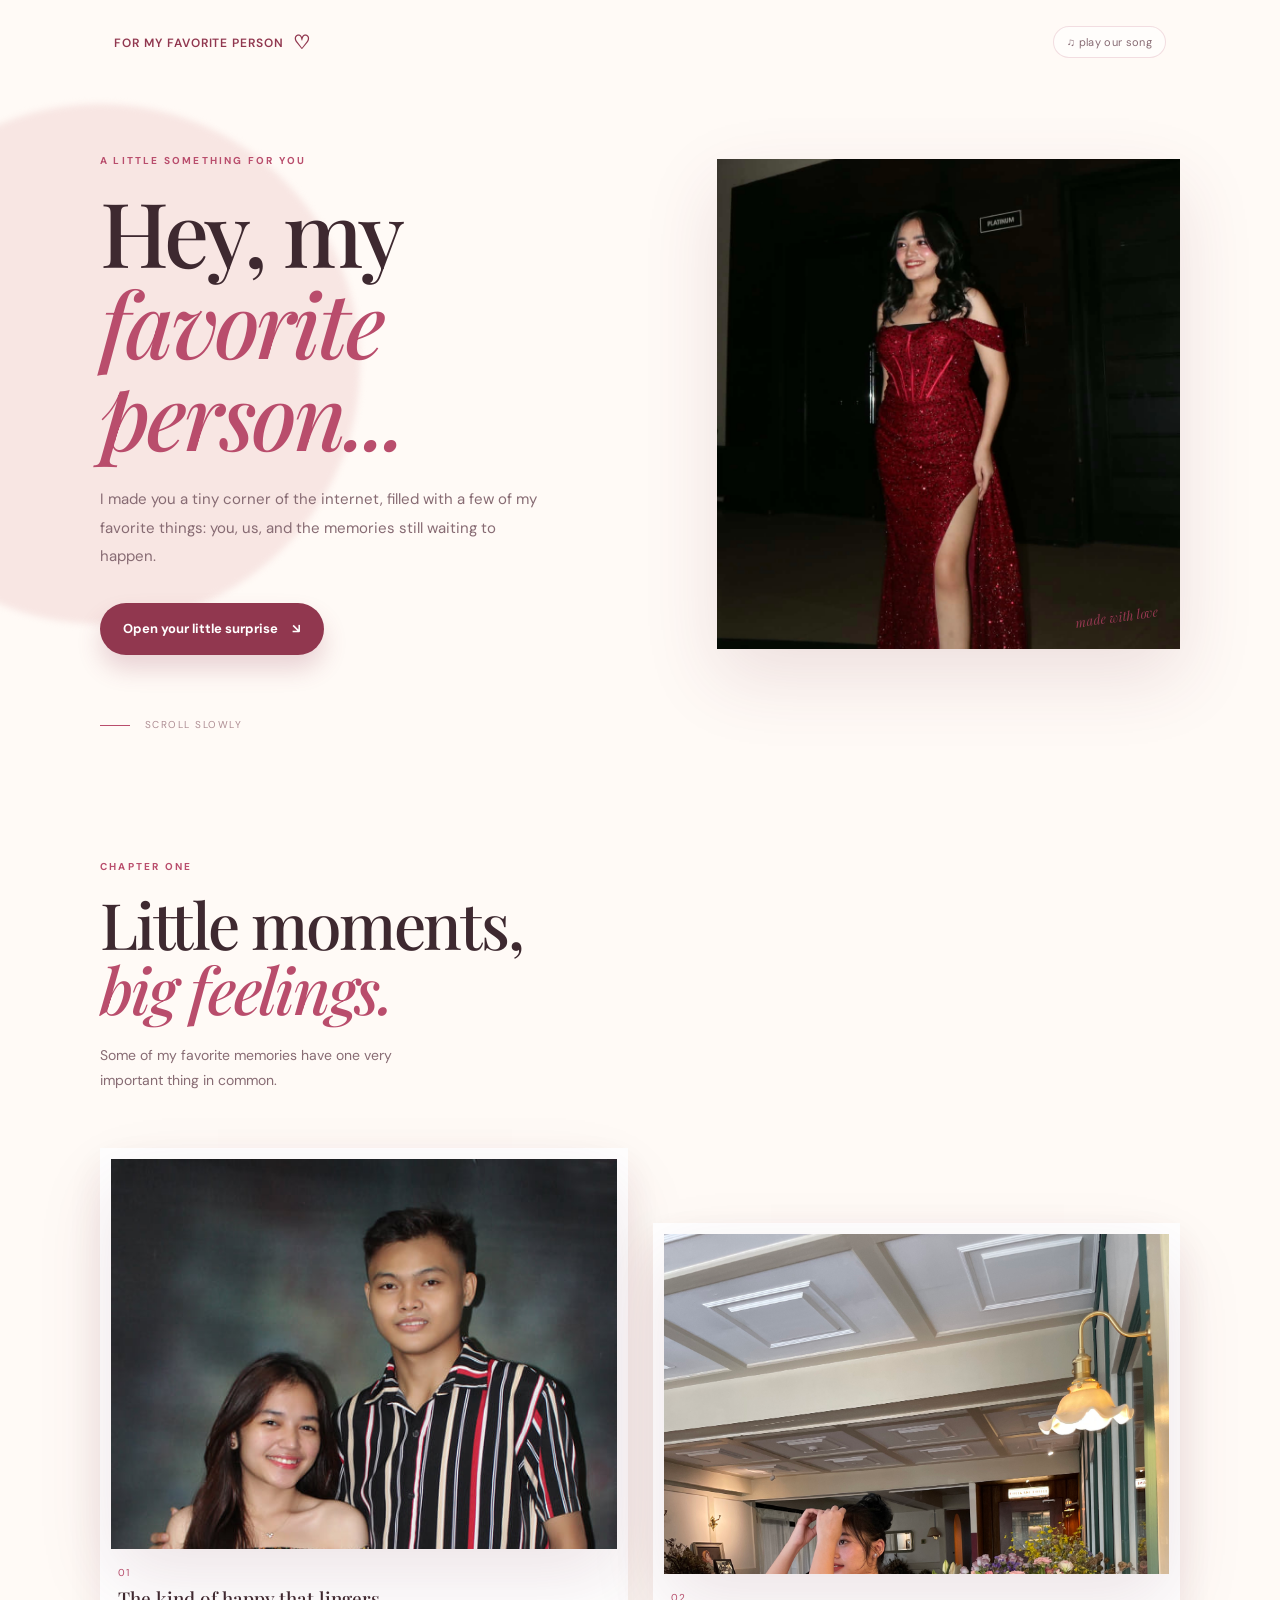
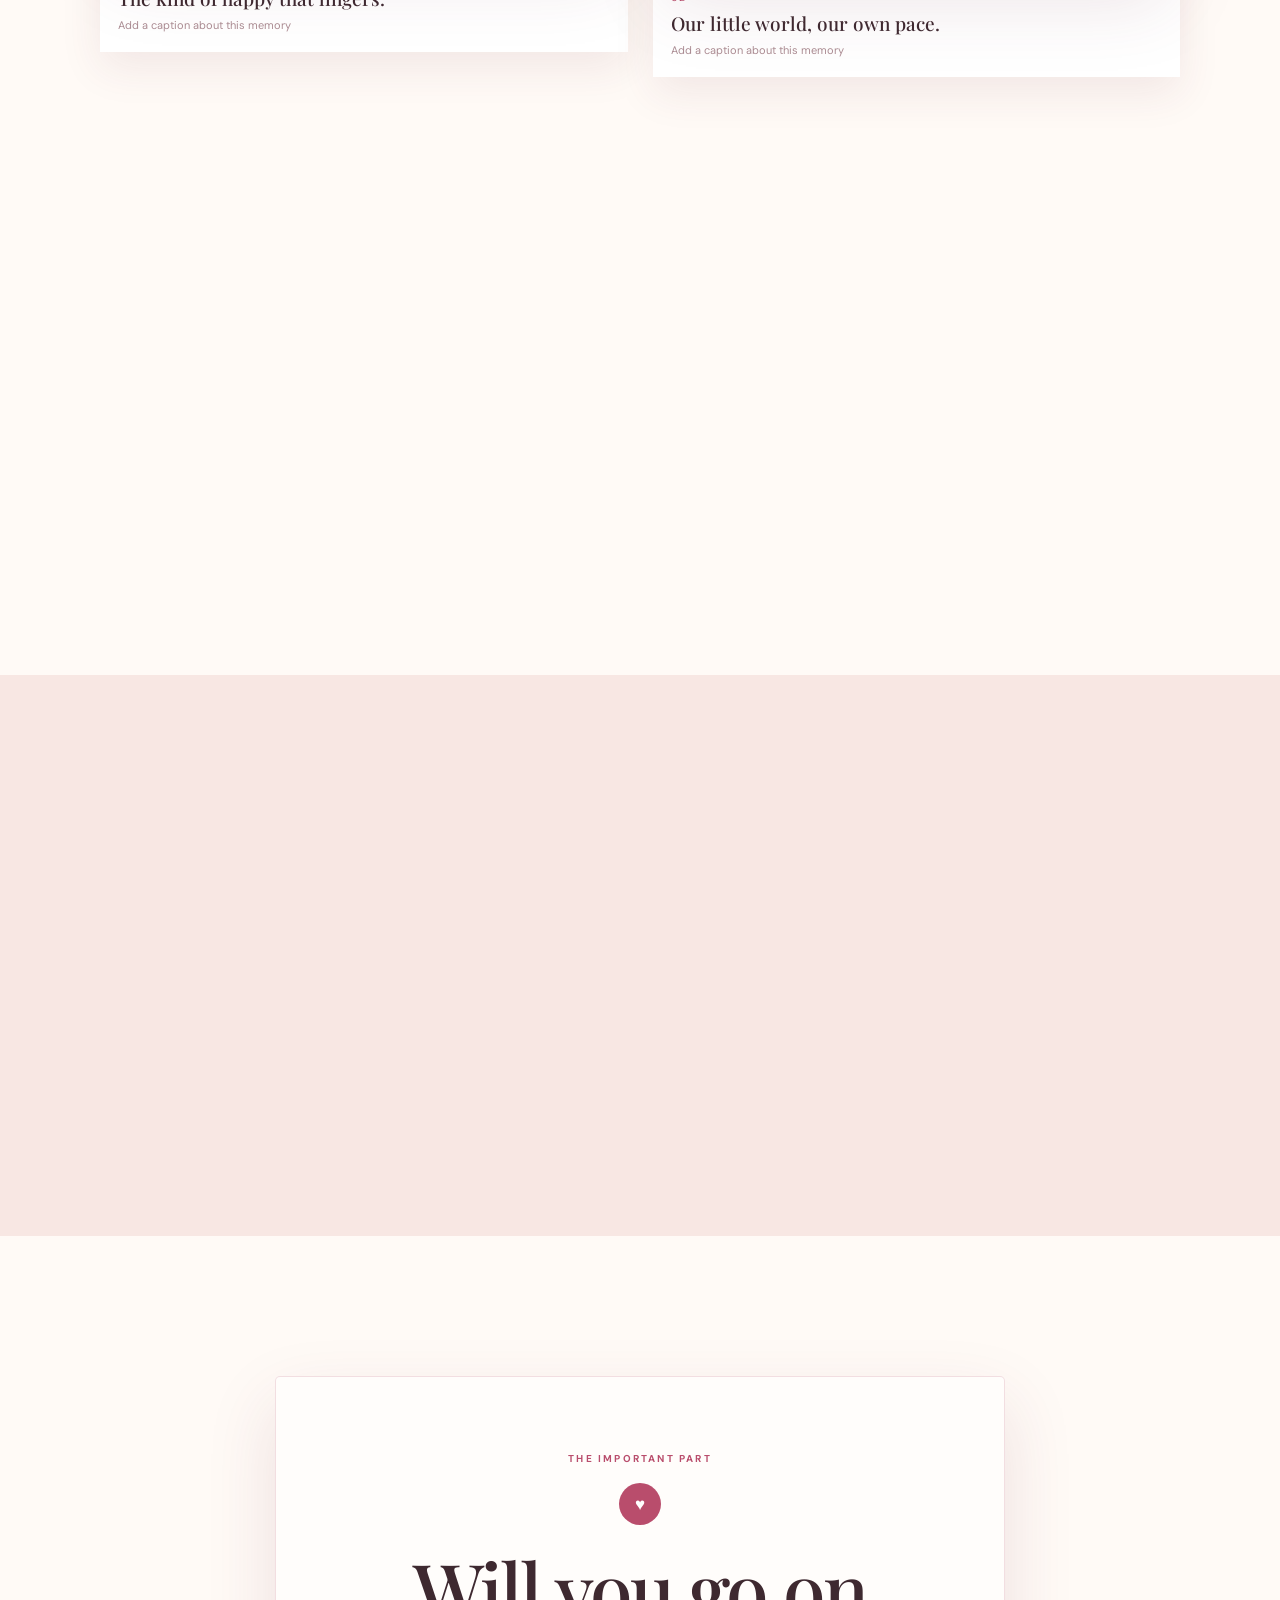
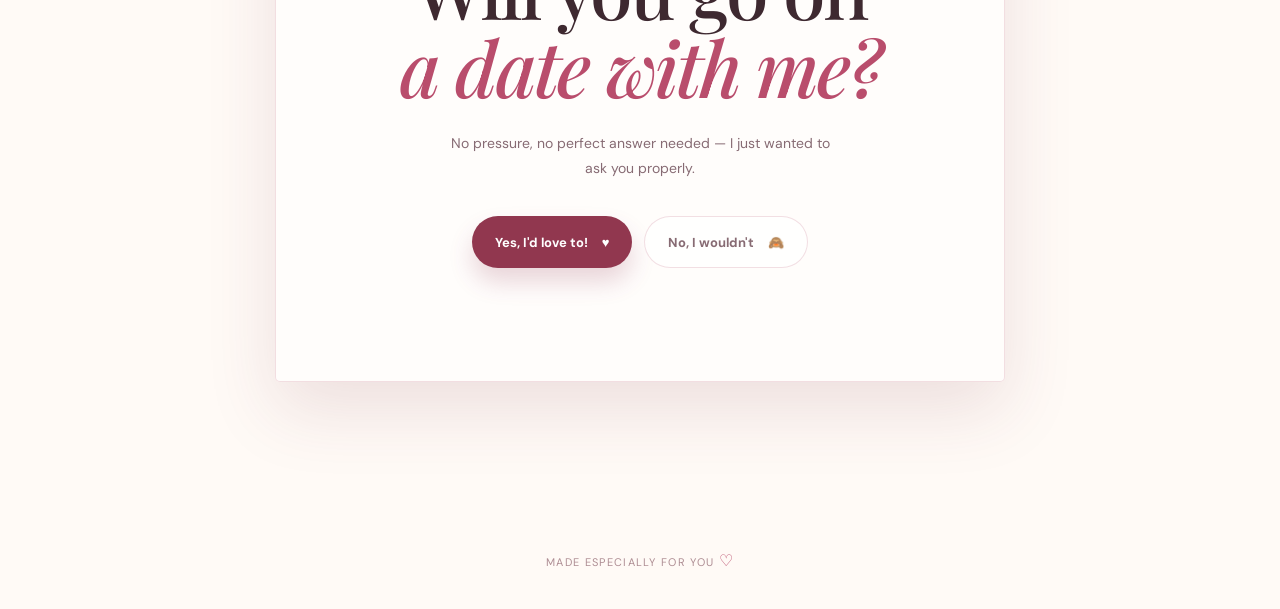
==== Wabuu/index.html @ d54848fb "Add date and time selection Co-authored-by: Copilot <223556219+Copilot@users.noreply.github.com>" ====
<!DOCTYPE html>
<html lang="en">
<head>
  <meta charset="UTF-8">
  <meta name="viewport" content="width=device-width, initial-scale=1.0">
  <meta name="theme-color" content="#fff8f6">
  <title>A Little Surprise, Just for You</title>
  <link rel="stylesheet" href="style.css">
  <link rel="preconnect" href="https://fonts.googleapis.com">
  <link rel="preconnect" href="https://fonts.gstatic.com" crossorigin>
  <link href="https://fonts.googleapis.com/css2?family=DM+Sans:wght@400;500;600;700&family=Playfair+Display:ital,wght@0,500;0,600;0,700;1,500;1,600&display=swap" rel="stylesheet">
</head>
<body>
  <div class="ambient-hearts" id="hearts" aria-hidden="true"></div>

  <header class="site-header">
    <a class="brand" href="#welcome" aria-label="Back to the beginning">for my favorite person <span>♡</span></a>
    <button class="music-toggle" id="musicToggle" type="button" aria-pressed="false" aria-label="Play optional background music">
      <span aria-hidden="true">♫</span> <span id="musicLabel">play our song</span>
    </button>
  </header>

  <main>
    <section class="hero section-shell" id="welcome">
      <div class="hero-copy reveal">
        <p class="kicker">A LITTLE SOMETHING FOR YOU</p>
        <h1>Hey, my<br><em>favorite person...</em></h1>
        <p class="intro">I made you a tiny corner of the internet, filled with a few of my favorite things: you, us, and the memories still waiting to happen.</p>
        <a class="button button-primary" href="#memories">Open your little surprise <span aria-hidden="true">↘</span></a>
      </div>
      <div class="hero-photo photo-placeholder reveal" data-label="Add your favorite photo here">
        <!-- Replace the src below with a local image such as images/hero.jpg. -->
        <img src="images/hero.jpg" alt="A favorite memory of us" data-fallback="hero">
        <div class="photo-note"><span>♡</span><br>your favorite<br>photo goes here</div>
        <span class="photo-stamp">made with love</span>
      </div>
      <div class="scroll-cue" aria-hidden="true"><span></span> scroll slowly</div>
    </section>

    <section class="section-shell memories-section" id="memories">
      <div class="section-heading reveal">
        <p class="kicker">CHAPTER ONE</p>
        <h2>Little moments,<br><em>big feelings.</em></h2>
        <p>Some of my favorite memories have one very important thing in common.</p>
      </div>
      <div class="memory-grid">
        <figure class="memory-card memory-card-tall reveal">
          <div class="memory-photo photo-placeholder"><img src="images/memory-01.jpg" alt="Replace with a favorite memory" data-fallback="memory"></div>
          <figcaption><span>01</span><strong>The kind of happy that lingers.</strong><small>Add a caption about this memory</small></figcaption>
        </figure>
        <figure class="memory-card memory-card-offset reveal">
          <div class="memory-photo photo-placeholder"><img src="images/memory-02.jpg" alt="Replace with a favorite memory" data-fallback="memory"></div>
          <figcaption><span>02</span><strong>Our little world, our own pace.</strong><small>Add a caption about this memory</small></figcaption>
        </figure>
        <figure class="memory-card memory-card-wide reveal">
          <div class="memory-photo photo-placeholder"><img src="images/memory-03.jpg" alt="Replace with a favorite memory" data-fallback="memory"></div>
          <figcaption><span>03</span><strong>Here is to all the ones still to come.</strong><small>Add a caption about this memory</small></figcaption>
        </figure>
      </div>
    </section>

    <section class="letter-section" id="letter">
      <div class="letter-layout section-shell">
        <div class="section-heading reveal">
          <p class="kicker">CHAPTER TWO</p>
          <h2>A few words<br><em>from my heart.</em></h2>
          <p>No grand speech. Just something honest I wanted you to have.</p>
        </div>
        <div class="letter-wrap reveal">
          <div class="envelope" id="envelope">
            <div class="envelope-flap"></div>
            <div class="envelope-front"><span>to my favorite human</span><b>♡</b></div>
            <article class="letter-paper" id="letterPaper" aria-hidden="true">
              <p class="letter-date">a note for you</p>
              <p>Hey love,</p>
              <!-- Personalize this letter in this section of index.html. -->
              <p>I hope you know how special you are to me. Being around you makes ordinary days feel softer, funnier, and a whole lot more worth remembering.</p>
              <p>I would really like to make another little memory with you — just us, somewhere we can talk, laugh, and enjoy the moment.</p>
              <p>With all my heart,<br><em>me ♡</em></p>
            </article>
          </div>
          <button class="text-button" id="letterButton" type="button" aria-expanded="false">Open the letter <span aria-hidden="true">→</span></button>
        </div>
      </div>
    </section>

    <section class="invitation-section section-shell" id="invitation">
      <div class="invitation-card reveal">
        <p class="kicker">THE IMPORTANT PART</p>
        <div class="tiny-heart" aria-hidden="true">♥</div>
        <h2>Will you go on<br><em>a date with me?</em></h2>
        <p class="invitation-note">No pressure, no perfect answer needed — I just wanted to ask you properly.</p>
        <div class="choice-buttons">
          <button class="button button-primary" id="yesBtn" type="button">Yes, I'd love to! <span aria-hidden="true">♥</span></button>
          <button class="button button-quiet" id="maybeBtn" type="button">No, I wouldn't <span aria-hidden="true">🙈</span></button>
        </div>
        <p class="choice-response" id="maybeResponse" role="status" aria-live="polite"></p>
      </div>
    </section>

    <section class="celebration-section section-shell hidden" id="celebration" aria-live="polite">
      <div class="celebration-card reveal">
        <div class="celebration-copy">
          <div class="celebration-mark" aria-hidden="true">♥</div>
          <p class="kicker">CHAPTER THREE · OUR NEXT LITTLE ADVENTURE</p>
          <h2>You said <em>yes!</em></h2>
          <p class="celebration-intro">I’m smiling so hard right now. Let’s make this one of those simple, lovely days we’ll want to remember.</p>
          <div class="date-plan">
            <p class="kicker">OUR LITTLE PLAN</p>
            <p class="date-question">When would you like our date to be?</p>
            <form class="date-form" id="dateForm">
              <label for="dateChoice">Date</label>
              <input id="dateChoice" name="date" type="date" required>
              <label for="timeChoice">Time</label>
              <input id="timeChoice" name="time" type="time" required>
              <button class="button button-primary" type="submit">Save our date <span aria-hidden="true">♡</span></button>
            </form>
            <div class="chosen-date hidden" id="chosenDate" aria-live="polite">
              <div class="plan-row"><span>✦</span><div><small>our date</small><strong id="chosenDateText"></strong></div></div>
              <div class="plan-row"><span>✦</span><div><small>our time</small><strong id="chosenTimeText"></strong></div></div>
            </div>
          </div>
          <p class="closing-note">I can’t wait to see you smile. ♡</p>
          <button class="text-button" id="backToQuestion" type="button">Read my question again <span aria-hidden="true">↩</span></button>
        </div>
        <div class="date-photo photo-placeholder">
          <!-- Optional: replace with images/date.jpg for a date-themed photo. -->
          <img src="images/date.jpg" alt="A photo representing our next date" data-fallback="date">
          <div class="photo-note"><span>✦</span><br>our next<br>little adventure</div>
          <span class="photo-stamp">save the date</span>
        </div>
      </div>
    </section>
  </main>

  <footer class="site-footer">made especially for you <span>♡</span></footer>
  <audio id="backgroundMusic" loop preload="none">
    <!-- Optional: add a local file at audio/our-song.mp3, or change this source. -->
    <source src="audio/our-song.mp3" type="audio/mpeg">
  </audio>
  <script src="script.js"></script>
</body>
</html>
---- Wabuu/style.css ----
* { box-sizing: border-box; }

:root {
  --ink: #3e2930;
  --muted: #876b73;
  --rose: #b94d6c;
  --rose-deep: #91374f;
  --blush: #f7e3e3;
  --cream: #fffaf6;
  --line: rgba(185, 77, 108, .18);
  --shadow: 0 28px 70px rgba(114, 48, 68, .13);
}

html { scroll-behavior: smooth; }
body {
  margin: 0; min-width: 320px; overflow-x: hidden; color: var(--ink);
  background: var(--cream); font-family: "DM Sans", Arial, sans-serif;
}
button, a { font: inherit; }
button { cursor: pointer; }
a { color: inherit; text-decoration: none; }
.ambient-hearts { position: fixed; inset: 0; z-index: 0; pointer-events: none; overflow: hidden; }
.floating-heart { position: absolute; bottom: -30px; color: var(--rose); opacity: 0; animation: float-up 8s linear forwards; }
@keyframes float-up { 15% { opacity: .25; } 100% { opacity: 0; transform: translateY(-115vh) rotate(35deg); } }
.site-header, main, .site-footer { position: relative; z-index: 1; }
.site-header { display: flex; justify-content: space-between; align-items: center; max-width: 1180px; margin: auto; padding: 26px 5vw; }
.brand { color: var(--rose-deep); font: 600 12px "DM Sans", sans-serif; letter-spacing: .08em; text-transform: uppercase; }
.brand span { font-size: 19px; margin-left: 5px; vertical-align: -2px; }
.music-toggle { border: 1px solid var(--line); border-radius: 99px; padding: 8px 13px; background: rgba(255,255,255,.55); color: var(--muted); font-size: 11px; letter-spacing: .03em; transition: .25s ease; }
.music-toggle:hover, .music-toggle:focus-visible { background: white; color: var(--rose-deep); }
.section-shell { width: min(1080px, 90vw); margin: auto; }
.hero { min-height: 650px; display: grid; grid-template-columns: 1fr .9fr; align-items: center; gap: 8vw; padding: 70px 0 110px; position: relative; }
.hero::before { content: ""; position: absolute; width: 520px; height: 520px; border-radius: 50%; left: -260px; top: 20px; background: #f8e6e3; filter: blur(3px); z-index: -1; }
.kicker { margin: 0 0 18px; color: var(--rose); font-size: 10px; font-weight: 700; letter-spacing: .22em; text-transform: uppercase; }
h1, h2 { margin: 0; font-family: "Playfair Display", Georgia, serif; font-weight: 500; letter-spacing: -.035em; line-height: 1.02; }
h1 { font-size: clamp(3.5rem, 7vw, 6.5rem); }
h2 { font-size: clamp(2.5rem, 5vw, 4.5rem); }
em { color: var(--rose); font-style: italic; }
.intro { max-width: 450px; margin: 26px 0 32px; color: var(--muted); font-size: 15px; line-height: 1.9; }
.button { display: inline-flex; align-items: center; justify-content: center; gap: 14px; border: 0; border-radius: 99px; min-height: 52px; padding: 14px 23px; font-size: 13px; font-weight: 700; transition: transform .25s ease, box-shadow .25s ease, background .25s ease; }
.button:hover, .button:focus-visible { transform: translateY(-3px); }
.button-primary { color: white; background: var(--rose-deep); box-shadow: 0 14px 25px rgba(145,55,79,.2); }
.button-primary:hover, .button-primary:focus-visible { background: #7f2e45; box-shadow: 0 18px 30px rgba(145,55,79,.27); }
.button-quiet { border: 1px solid var(--line); color: var(--muted); background: rgba(255,255,255,.6); }
.button-quiet.playful { animation: playful-wiggle .45s ease; }
@keyframes playful-wiggle {
  0%, 100% { transform: rotate(0); }
  25% { transform: rotate(-4deg) translateX(-3px); }
  75% { transform: rotate(4deg) translateX(3px); }
}
.hero-photo { min-height: 490px; transform: rotate(3deg); }
.photo-placeholder { display: grid; place-items: center; position: relative; overflow: hidden; background: linear-gradient(145deg, #ead1d1, #f9e9e3 55%, #e7c6ca); box-shadow: var(--shadow); }
.photo-placeholder::before { content: ""; position: absolute; inset: 13px; border: 1px solid rgba(255,255,255,.65); z-index: 1; pointer-events: none; }
.photo-placeholder img { width: 100%; height: 100%; object-fit: cover; position: absolute; inset: 0; z-index: 2; }
.photo-placeholder.image-missing img { display: none; }
.photo-note { color: rgba(108,52,67,.65); text-align: center; font: 16px/1.5 "Playfair Display", Georgia, serif; }
.photo-note span { font-size: 38px; }
.photo-stamp { position: absolute; right: 21px; bottom: 24px; z-index: 3; transform: rotate(-8deg); color: var(--rose-deep); font: italic 13px "Playfair Display", Georgia, serif; }
.scroll-cue { position: absolute; bottom: 34px; left: 0; color: #ae8d93; font-size: 10px; letter-spacing: .15em; text-transform: uppercase; }
.scroll-cue span { display: inline-block; width: 30px; height: 1px; margin-right: 10px; background: var(--rose); vertical-align: middle; }
.memories-section { padding: 95px 0 130px; }
.section-heading { max-width: 530px; margin-bottom: 54px; }
.section-heading > p:last-child { max-width: 350px; margin: 22px 0 0; color: var(--muted); font-size: 14px; line-height: 1.8; }
.memory-grid { display: grid; grid-template-columns: 1fr 1fr; gap: 25px; align-items: start; }
.memory-card { margin: 0; padding: 11px 11px 20px; background: #fff; box-shadow: 0 16px 40px rgba(114,48,68,.09); }
.memory-card-tall { transform: rotate(-2deg); }
.memory-card-offset { margin-top: 75px; transform: rotate(2.5deg); }
.memory-card-wide { grid-column: span 2; width: 57%; justify-self: center; transform: rotate(-1deg); margin-top: 28px; }
.memory-photo { height: 390px; }
.memory-photo img { object-position: center top; }
.memory-card-offset .memory-photo { height: 340px; }
.memory-card-wide .memory-photo { height: 300px; }
.memory-card figcaption { padding: 17px 7px 0; }
.memory-card figcaption span { display: block; margin-bottom: 8px; color: var(--rose); font-size: 10px; letter-spacing: .13em; }
.memory-card strong { display: block; font: 500 19px/1.25 "Playfair Display", Georgia, serif; }
.memory-card small { display: block; margin-top: 8px; color: #ab8c93; font-size: 11px; }
.letter-section { padding: 105px 0; background: #f8e7e3; }
.letter-layout { display: grid; grid-template-columns: .8fr 1.2fr; align-items: center; gap: 8vw; }
.letter-wrap { text-align: center; }
.envelope { position: relative; width: min(100%, 500px); height: 300px; margin: 0 auto 24px; perspective: 1000px; }
.envelope-front { position: absolute; inset: 0; z-index: 3; display: flex; align-items: flex-end; justify-content: space-between; padding: 28px; background: #c87587; color: #fff7f4; box-shadow: 0 22px 40px rgba(114,48,68,.15); font: italic 19px "Playfair Display", Georgia, serif; }
.envelope-front b { font-size: 34px; font-weight: 400; }
.envelope-flap { position: absolute; z-index: 4; width: 100%; height: 100%; background: #d48a98; clip-path: polygon(0 0, 100% 0, 50% 54%); transform-origin: top; transition: transform .8s ease; }
.letter-paper { position: absolute; z-index: 2; left: 7%; bottom: 10px; width: 86%; max-height: 300px; overflow-y: auto; min-height: 260px; padding: 28px 30px; background: #fffdfa; box-shadow: 0 8px 20px rgba(114,48,68,.1); text-align: left; opacity: 0; transform: translateY(40px); transition: transform .8s ease, opacity .4s ease; font: 13px/1.65 "Playfair Display", Georgia, serif; scrollbar-color: var(--rose) #f8e7e3; scrollbar-width: thin; }
.letter-paper p { margin: 0 0 11px; }
.letter-paper .letter-date { color: var(--rose); font: 10px "DM Sans", sans-serif; letter-spacing: .2em; text-transform: uppercase; }
.envelope.open .envelope-flap { transform: rotateX(180deg); z-index: 1; }
.envelope.open .envelope-front { z-index: 1; }
.envelope.open .letter-paper { z-index: 3; opacity: 1; transform: translateY(-125px); }
.text-button { border: 0; border-bottom: 1px solid var(--rose); padding: 5px 0; background: transparent; color: var(--rose-deep); font-size: 12px; font-weight: 700; }
.text-button span { margin-left: 10px; transition: margin .2s ease; }
.text-button:hover span { margin-left: 16px; }
.invitation-section { padding: 140px 0; }
.invitation-card, .celebration-card { max-width: 730px; margin: auto; padding: 75px 30px; border: 1px solid var(--line); border-radius: 5px; background: rgba(255,255,255,.6); box-shadow: var(--shadow); text-align: center; }
.tiny-heart, .celebration-mark { width: 42px; height: 42px; margin: 0 auto 24px; border-radius: 50%; display: grid; place-items: center; color: white; background: var(--rose); font-size: 17px; }
.invitation-card h2, .celebration-card h2 { font-size: clamp(2.8rem, 6vw, 5rem); }
.invitation-note, .celebration-copy { max-width: 390px; margin: 25px auto 35px; color: var(--muted); font-size: 14px; line-height: 1.8; }
.choice-buttons { position: relative; display: flex; justify-content: center; gap: 12px; flex-wrap: wrap; min-height: 52px; }
.button-quiet.dodging { position: relative; z-index: 2; transition: transform .35s cubic-bezier(.2,.8,.2,1); transform: translate(var(--dodge-x, 0), var(--dodge-y, 0)); }
.choice-response { min-height: 20px; margin: 18px 0 0; color: var(--rose-deep); font: italic 15px "Playfair Display", Georgia, serif; }
.celebration-section { min-height: 78vh; display: grid; align-items: center; padding: 45px 0 125px; }
.celebration-card { display: grid; grid-template-columns: 1.1fr .9fr; align-items: stretch; gap: 38px; padding: 55px; background: #fff; overflow: hidden; }
.celebration-copy { display: flex; flex-direction: column; justify-content: center; align-items: flex-start; text-align: left; }
.celebration-copy .celebration-mark { margin: 0 0 22px; }
.celebration-intro { max-width: 410px; margin: 25px 0 8px; color: var(--muted); font-size: 14px; line-height: 1.8; }
.celebration-copy .date-plan { width: 100%; margin: 28px 0 22px; }
.celebration-copy .text-button { margin-top: 30px; }
.date-photo { min-height: 510px; transform: rotate(2deg); }
.date-photo .photo-note { font-size: 20px; }
.date-photo .photo-stamp { bottom: 30px; }
.date-plan { max-width: 420px; margin: 35px auto; padding: 25px; background: #fff4f0; text-align: left; }
.date-plan .kicker { margin-bottom: 17px; }
.date-question { margin: -4px 0 18px; color: var(--muted); font-size: 13px; line-height: 1.6; }
.date-form { display: grid; grid-template-columns: 1fr 1fr; gap: 9px 12px; }
.date-form label { color: var(--rose-deep); font-size: 10px; font-weight: 700; letter-spacing: .1em; text-transform: uppercase; }
.date-form input { width: 100%; min-height: 42px; border: 1px solid var(--line); border-radius: 7px; padding: 9px 10px; color: var(--ink); background: #fff; font: 13px "DM Sans", sans-serif; }
.date-form input:focus { border-color: var(--rose); outline: 2px solid rgba(185,77,108,.16); }
.date-form .button { grid-column: 1 / -1; width: 100%; margin-top: 8px; }
.chosen-date .plan-row:first-child { border-top: 0; }
.plan-row { display: flex; gap: 13px; padding: 12px 0; border-top: 1px solid var(--line); }
.plan-row > span { color: var(--rose); }
.plan-row small { display: block; margin-bottom: 3px; color: var(--rose); font-size: 9px; letter-spacing: .15em; text-transform: uppercase; }
.plan-row strong { font: 500 16px "Playfair Display", Georgia, serif; }
.closing-note { margin: 0; color: var(--rose-deep); font: italic 21px "Playfair Display", Georgia, serif; }
.site-footer { padding: 28px 20px 38px; color: #ae8d93; text-align: center; font-size: 11px; letter-spacing: .12em; text-transform: uppercase; }
.site-footer span { color: var(--rose); font-size: 16px; }
.hidden { display: none !important; }
.reveal { opacity: 0; transform: translateY(22px); transition: opacity .8s ease, transform .8s ease; }
.reveal.visible { opacity: 1; transform: translateY(0); }
:focus-visible { outline: 3px solid rgba(185,77,108,.4); outline-offset: 4px; }

@media (max-width: 700px) {
  .site-header { padding: 20px 5vw; }
  .music-toggle { padding: 7px 10px; }
  .hero { display: flex; flex-direction: column; align-items: stretch; gap: 44px; min-height: auto; padding: 65px 0 90px; }
  .hero-photo { min-height: 370px; width: 84%; align-self: flex-end; }
  .scroll-cue { bottom: 28px; }
  .memories-section, .invitation-section { padding: 80px 0 95px; }
  .memory-grid { gap: 17px; }
  .memory-card-wide { width: 75%; }
  .memory-photo { height: 330px; }
  .memory-card-offset .memory-photo { height: 285px; }
  .memory-card-wide .memory-photo { height: 260px; }
  .memory-card strong { font-size: 16px; }
  .letter-section { padding: 78px 0 110px; }
  .letter-layout { display: block; }
  .letter-layout .section-heading { margin-bottom: 60px; }
  .letter-paper { max-height: 260px; padding: 21px; font-size: 12px; }
  .envelope { height: 260px; }
  .envelope.open .letter-paper { transform: translateY(-112px); }
  .invitation-card, .celebration-card { padding: 55px 20px; }
  .celebration-section { padding-top: 20px; }
  .celebration-card { display: flex; flex-direction: column-reverse; gap: 35px; }
  .celebration-copy { align-items: center; text-align: center; }
  .celebration-copy .celebration-mark { margin: 0 auto 22px; }
  .celebration-intro { margin: 25px auto 8px; }
  .date-photo { width: 82%; min-height: 330px; align-self: flex-end; }
}
@media (max-width: 440px) {
  .brand { font-size: 10px; }
  #musicLabel { display: none; }
  .hero-photo { min-height: 330px; }
  .memory-grid { display: block; }
  .memory-card, .memory-card-offset, .memory-card-wide { width: 87%; margin: 0 auto 30px; }
  .memory-photo { height: 360px; }
  .memory-card-offset .memory-photo,
  .memory-card-wide .memory-photo { height: 320px; }
  .memory-card-offset { transform: rotate(2deg); }
  .memory-card-wide { transform: rotate(-1deg); }
  .choice-buttons .button { width: 100%; }
}
@media (prefers-reduced-motion: reduce) {
  *, *::before, *::after { animation-duration: .01ms !important; animation-iteration-count: 1 !important; scroll-behavior: auto !important; transition-duration: .01ms !important; }
  .reveal { opacity: 1; transform: none; }
  .button-quiet.playful { animation: none; }
}
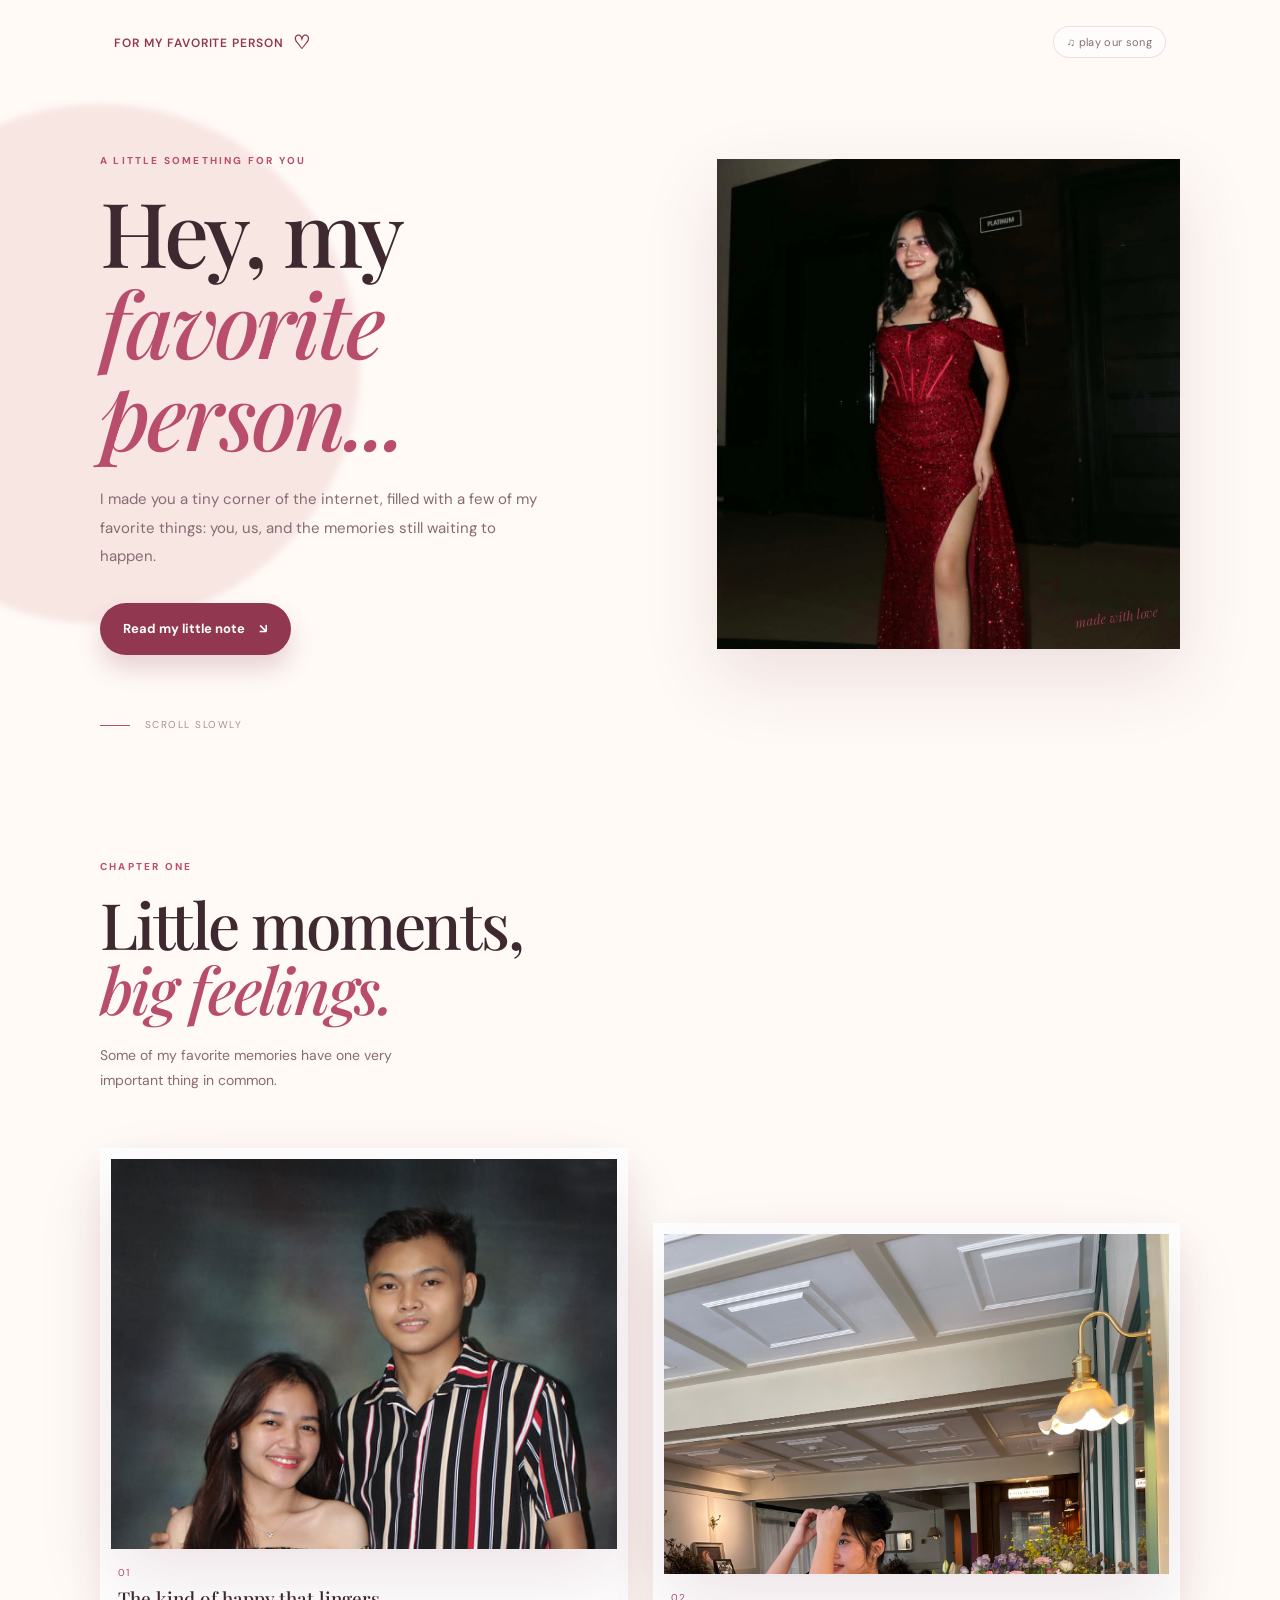
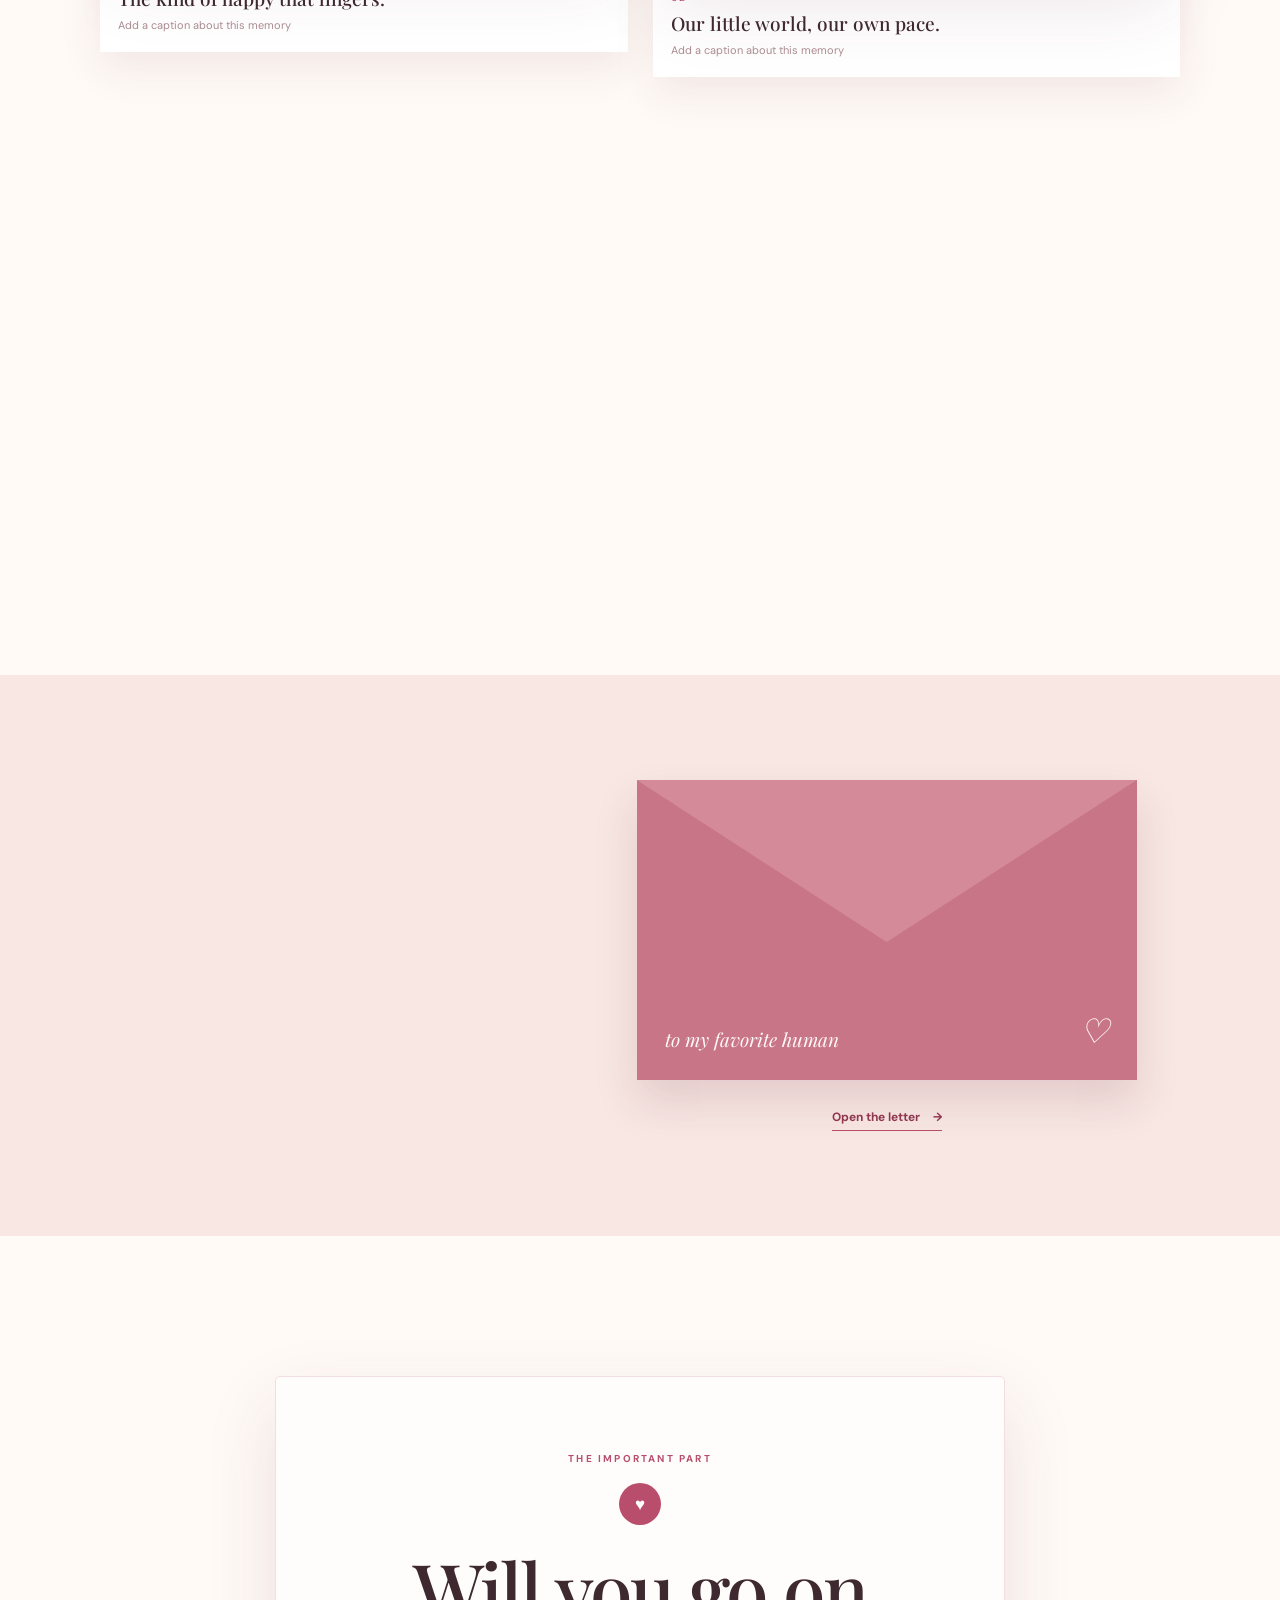
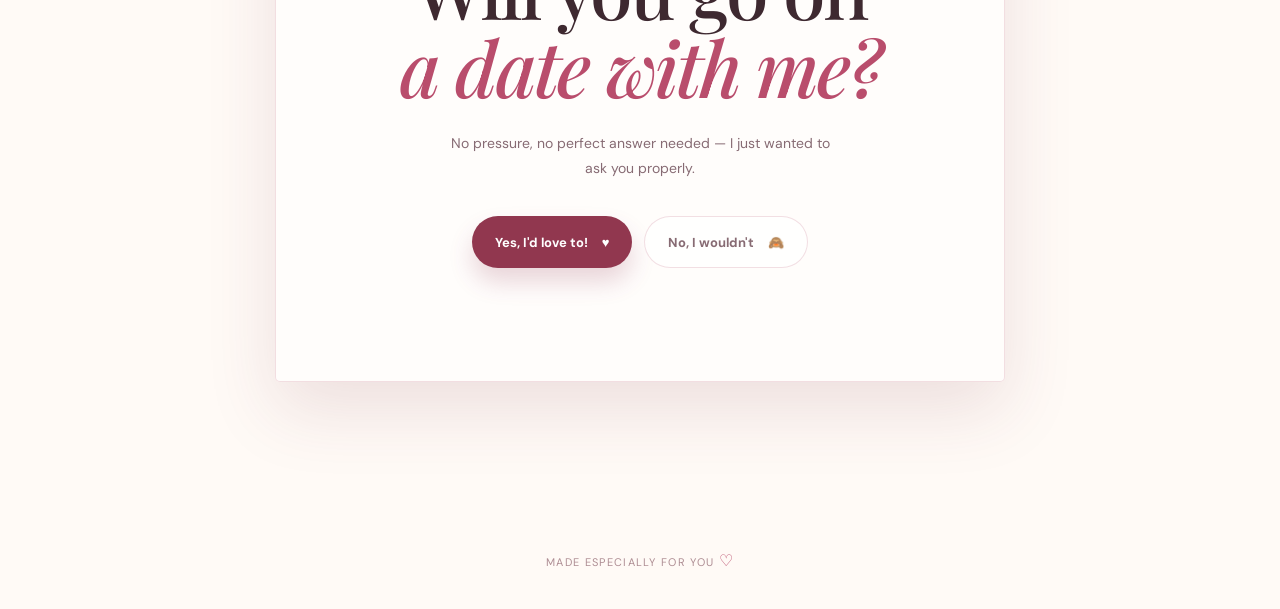
==== commit ea74c929: "Point hero button to love letter Co-authored-by: Copilot <223556219+Copilot@users.noreply.github.com" ====
--- a/Wabuu/index.html
+++ b/Wabuu/index.html
@@ -26,7 +26,7 @@
         <p class="kicker">A LITTLE SOMETHING FOR YOU</p>
         <h1>Hey, my<br><em>favorite person...</em></h1>
         <p class="intro">I made you a tiny corner of the internet, filled with a few of my favorite things: you, us, and the memories still waiting to happen.</p>
-        <a class="button button-primary" href="#memories">Open your little surprise <span aria-hidden="true">↘</span></a>
+        <a class="button button-primary" href="#letter">Read my little note <span aria-hidden="true">↘</span></a>
       </div>
       <div class="hero-photo photo-placeholder reveal" data-label="Add your favorite photo here">
         <!-- Replace the src below with a local image such as images/hero.jpg. -->
@@ -106,19 +106,70 @@
           <h2>You said <em>yes!</em></h2>
           <p class="celebration-intro">I’m smiling so hard right now. Let’s make this one of those simple, lovely days we’ll want to remember.</p>
           <div class="date-plan">
-            <p class="kicker">OUR LITTLE PLAN</p>
+            <p class="kicker plan-heading hidden" id="planHeading">OUR LITTLE PLAN</p>
             <p class="date-question">When would you like our date to be?</p>
             <form class="date-form" id="dateForm">
               <label for="dateChoice">Date</label>
               <input id="dateChoice" name="date" type="date" required>
               <label for="timeChoice">Time</label>
-              <input id="timeChoice" name="time" type="time" required>
+              <button class="time-trigger" id="timeTrigger" type="button" aria-expanded="false">Choose a time <span aria-hidden="true">⌄</span></button>
+              <input id="timeChoice" name="time" type="hidden">
+              <div class="time-picker hidden" id="timePicker">
+                <div class="time-fields">
+                  <label>Hour
+                    <select id="hourChoice" aria-label="Hour"></select>
+                  </label>
+                  <span class="time-colon" aria-hidden="true">:</span>
+                  <label>Minute
+                    <select id="minuteChoice" aria-label="Minute"></select>
+                  </label>
+                  <label>Period
+                    <select id="periodChoice" aria-label="AM or PM">
+                      <option value="AM">AM</option>
+                      <option value="PM">PM</option>
+                    </select>
+                  </label>
+                </div>
+                <button class="button button-primary time-ok" id="timeOk" type="button">OK</button>
+              </div>
               <button class="button button-primary" type="submit">Save our date <span aria-hidden="true">♡</span></button>
             </form>
             <div class="chosen-date hidden" id="chosenDate" aria-live="polite">
               <div class="plan-row"><span>✦</span><div><small>our date</small><strong id="chosenDateText"></strong></div></div>
               <div class="plan-row"><span>✦</span><div><small>our time</small><strong id="chosenTimeText"></strong></div></div>
             </div>
+            <form class="activity-picker hidden" id="activityForm">
+              <p class="activity-title">What are we feeling?</p>
+              <p class="activity-subtitle">Choose the little adventure you’d like for our date.</p>
+              <div class="activity-grid">
+                <label class="activity-option"><input type="radio" name="activity" value="Movie date" required><span>🎬</span><strong>Movie date</strong></label>
+                <label class="activity-option"><input type="radio" name="activity" value="Coffee date"><span>☕</span><strong>Coffee</strong></label>
+                <label class="activity-option"><input type="radio" name="activity" value="Jollibee"><span>🍔</span><strong>Jollibee</strong></label>
+                <label class="activity-option"><input type="radio" name="activity" value="Mang Inasal"><span>🍗</span><strong>Mang Inasal</strong></label>
+                <label class="activity-option"><input type="radio" name="activity" value="Samgyup"><span>🥓</span><strong>Samgyup</strong></label>
+                <label class="activity-option"><input type="radio" name="activity" value="Eat all you can"><span>🍽️</span><strong>Eat all you can</strong></label>
+                <label class="activity-option"><input type="radio" name="activity" value="Something else"><span>✨</span><strong>Something else</strong></label>
+              </div>
+              <label class="custom-activity hidden" id="customActivityWrap" for="customActivity">
+                Tell me your idea
+                <input id="customActivity" type="text" maxlength="80" placeholder="e.g. picnic, museum, night drive">
+              </label>
+              <button class="button button-primary activity-next" type="submit">Next <span aria-hidden="true">→</span></button>
+            </form>
+            <div class="chosen-activity hidden" id="chosenActivity" aria-live="polite">
+              <div class="plan-row"><span>✦</span><div><small>our date activity</small><strong id="chosenActivityText"></strong></div></div>
+            </div>
+            <form class="response-form hidden" id="responseForm" action="https://formspree.io/f/mbgdpojo" method="POST">
+              <input type="hidden" name="date" id="responseDate">
+              <input type="hidden" name="time" id="responseTime">
+              <input type="hidden" name="activity" id="responseActivity">
+              <input type="hidden" name="_subject" value="A new date plan was chosen">
+              <label for="responseMessage">A little message <span>(optional)</span></label>
+              <textarea id="responseMessage" name="message" rows="3" placeholder="Anything you want to say? ♡"></textarea>
+              <button class="button button-primary response-submit" type="submit">Send our date plan <span aria-hidden="true">♡</span></button>
+              <p class="response-status" id="responseStatus" role="status" aria-live="polite"></p>
+            </form>
+            <button class="text-button edit-choices hidden" id="editChoices" type="button">Edit my choices <span aria-hidden="true">↺</span></button>
           </div>
           <p class="closing-note">I can’t wait to see you smile. ♡</p>
           <button class="text-button" id="backToQuestion" type="button">Read my question again <span aria-hidden="true">↩</span></button>
--- a/Wabuu/style.css
+++ b/Wabuu/style.css
@@ -113,10 +113,43 @@
 .date-question { margin: -4px 0 18px; color: var(--muted); font-size: 13px; line-height: 1.6; }
 .date-form { display: grid; grid-template-columns: 1fr 1fr; gap: 9px 12px; }
 .date-form label { color: var(--rose-deep); font-size: 10px; font-weight: 700; letter-spacing: .1em; text-transform: uppercase; }
-.date-form input { width: 100%; min-height: 42px; border: 1px solid var(--line); border-radius: 7px; padding: 9px 10px; color: var(--ink); background: #fff; font: 13px "DM Sans", sans-serif; }
+.date-form input, .time-trigger { width: 100%; min-height: 42px; border: 1px solid var(--line); border-radius: 7px; padding: 9px 10px; color: var(--ink); background: #fff; font: 13px "DM Sans", sans-serif; }
+.time-trigger { display: flex; align-items: center; justify-content: space-between; cursor: pointer; text-align: left; }
+.time-trigger.needs-time { border-color: var(--rose); box-shadow: 0 0 0 2px rgba(185,77,108,.16); }
 .date-form input:focus { border-color: var(--rose); outline: 2px solid rgba(185,77,108,.16); }
 .date-form .button { grid-column: 1 / -1; width: 100%; margin-top: 8px; }
+.time-picker { grid-column: 1 / -1; padding: 15px; border: 1px solid var(--line); border-radius: 10px; background: #fff; }
+.time-fields { display: grid; grid-template-columns: 1fr auto 1fr 1fr; align-items: end; gap: 7px; }
+.time-fields label { letter-spacing: .08em; }
+.time-fields select { width: 100%; min-height: 38px; margin-top: 5px; border: 1px solid var(--line); border-radius: 6px; padding: 6px; color: var(--ink); background: var(--cream); font: 13px "DM Sans", sans-serif; }
+.time-colon { padding-bottom: 10px; color: var(--rose); font-weight: 700; }
+.time-ok { width: 100% !important; margin-top: 12px !important; }
 .chosen-date .plan-row:first-child { border-top: 0; }
+.activity-picker { margin-top: 25px; }
+.activity-title { margin: 0; color: var(--ink); font: 500 23px "Playfair Display", Georgia, serif; }
+.activity-subtitle { margin: 7px 0 17px; color: var(--muted); font-size: 12px; line-height: 1.5; }
+.activity-grid { display: grid; grid-template-columns: 1fr 1fr; gap: 9px; }
+.activity-option { display: flex; min-height: 83px; flex-direction: column; align-items: center; justify-content: center; gap: 5px; border: 1px solid transparent; border-radius: 10px; padding: 9px 5px; color: var(--ink); background: rgba(255,255,255,.74); cursor: pointer; text-align: center; transition: border-color .2s ease, background .2s ease, transform .2s ease; }
+.activity-option:hover { transform: translateY(-2px); border-color: var(--line); }
+.activity-option:has(input:checked) { border-color: var(--rose); background: #fff; box-shadow: 0 7px 16px rgba(114,48,68,.09); }
+.activity-option input { position: absolute; opacity: 0; pointer-events: none; }
+.activity-option span { font-size: 25px; line-height: 1; }
+.activity-option strong { font-size: 11px; font-weight: 600; }
+.custom-activity { display: block; margin-top: 14px; color: var(--rose-deep); font-size: 10px; font-weight: 700; letter-spacing: .1em; text-transform: uppercase; }
+.custom-activity input { display: block; width: 100%; min-height: 42px; margin-top: 7px; border: 1px solid var(--line); border-radius: 7px; padding: 9px 10px; color: var(--ink); background: #fff; font: 13px "DM Sans", sans-serif; letter-spacing: 0; text-transform: none; }
+.custom-activity input:focus { border-color: var(--rose); outline: 2px solid rgba(185,77,108,.16); }
+.activity-next { width: 100%; margin-top: 14px; }
+.edit-choices { align-self: flex-start; margin-top: 18px; }
+.response-form { margin-top: 22px; padding-top: 20px; border-top: 1px solid var(--line); }
+.response-form label { display: block; margin-bottom: 7px; color: var(--rose-deep); font-size: 10px; font-weight: 700; letter-spacing: .1em; text-transform: uppercase; }
+.response-form label span { color: var(--muted); font-weight: 400; letter-spacing: 0; text-transform: none; }
+.response-form textarea { display: block; width: 100%; resize: vertical; border: 1px solid var(--line); border-radius: 7px; padding: 10px; color: var(--ink); background: #fff; font: 13px/1.5 "DM Sans", sans-serif; }
+.response-form textarea:focus { border-color: var(--rose); outline: 2px solid rgba(185,77,108,.16); }
+.response-submit { width: 100%; margin-top: 11px; }
+.response-submit:disabled { cursor: wait; opacity: .65; }
+.response-status { min-height: 20px; margin: 11px 0 0; color: var(--muted); font-size: 12px; line-height: 1.5; }
+.response-status.success { color: #39745b; }
+.response-status.error { color: var(--rose-deep); }
 .plan-row { display: flex; gap: 13px; padding: 12px 0; border-top: 1px solid var(--line); }
 .plan-row > span { color: var(--rose); }
 .plan-row small { display: block; margin-bottom: 3px; color: var(--rose); font-size: 9px; letter-spacing: .15em; text-transform: uppercase; }
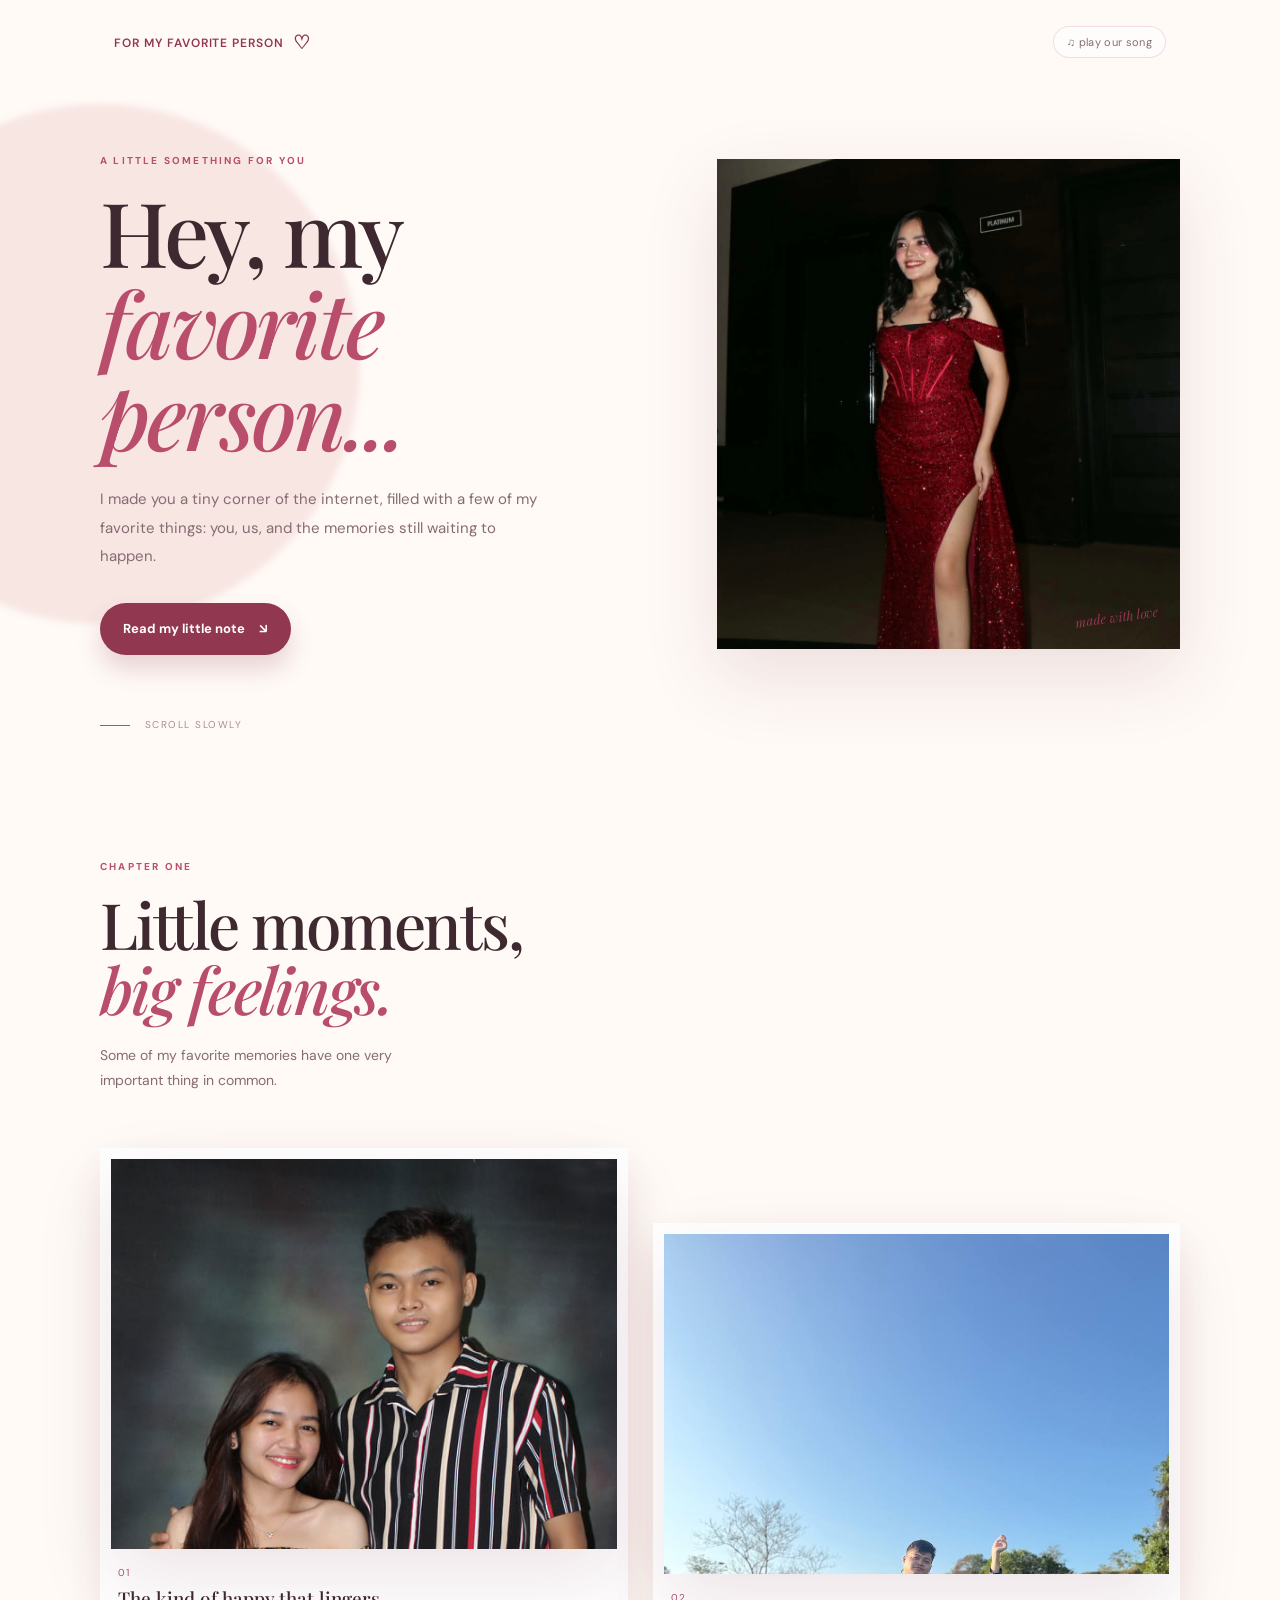
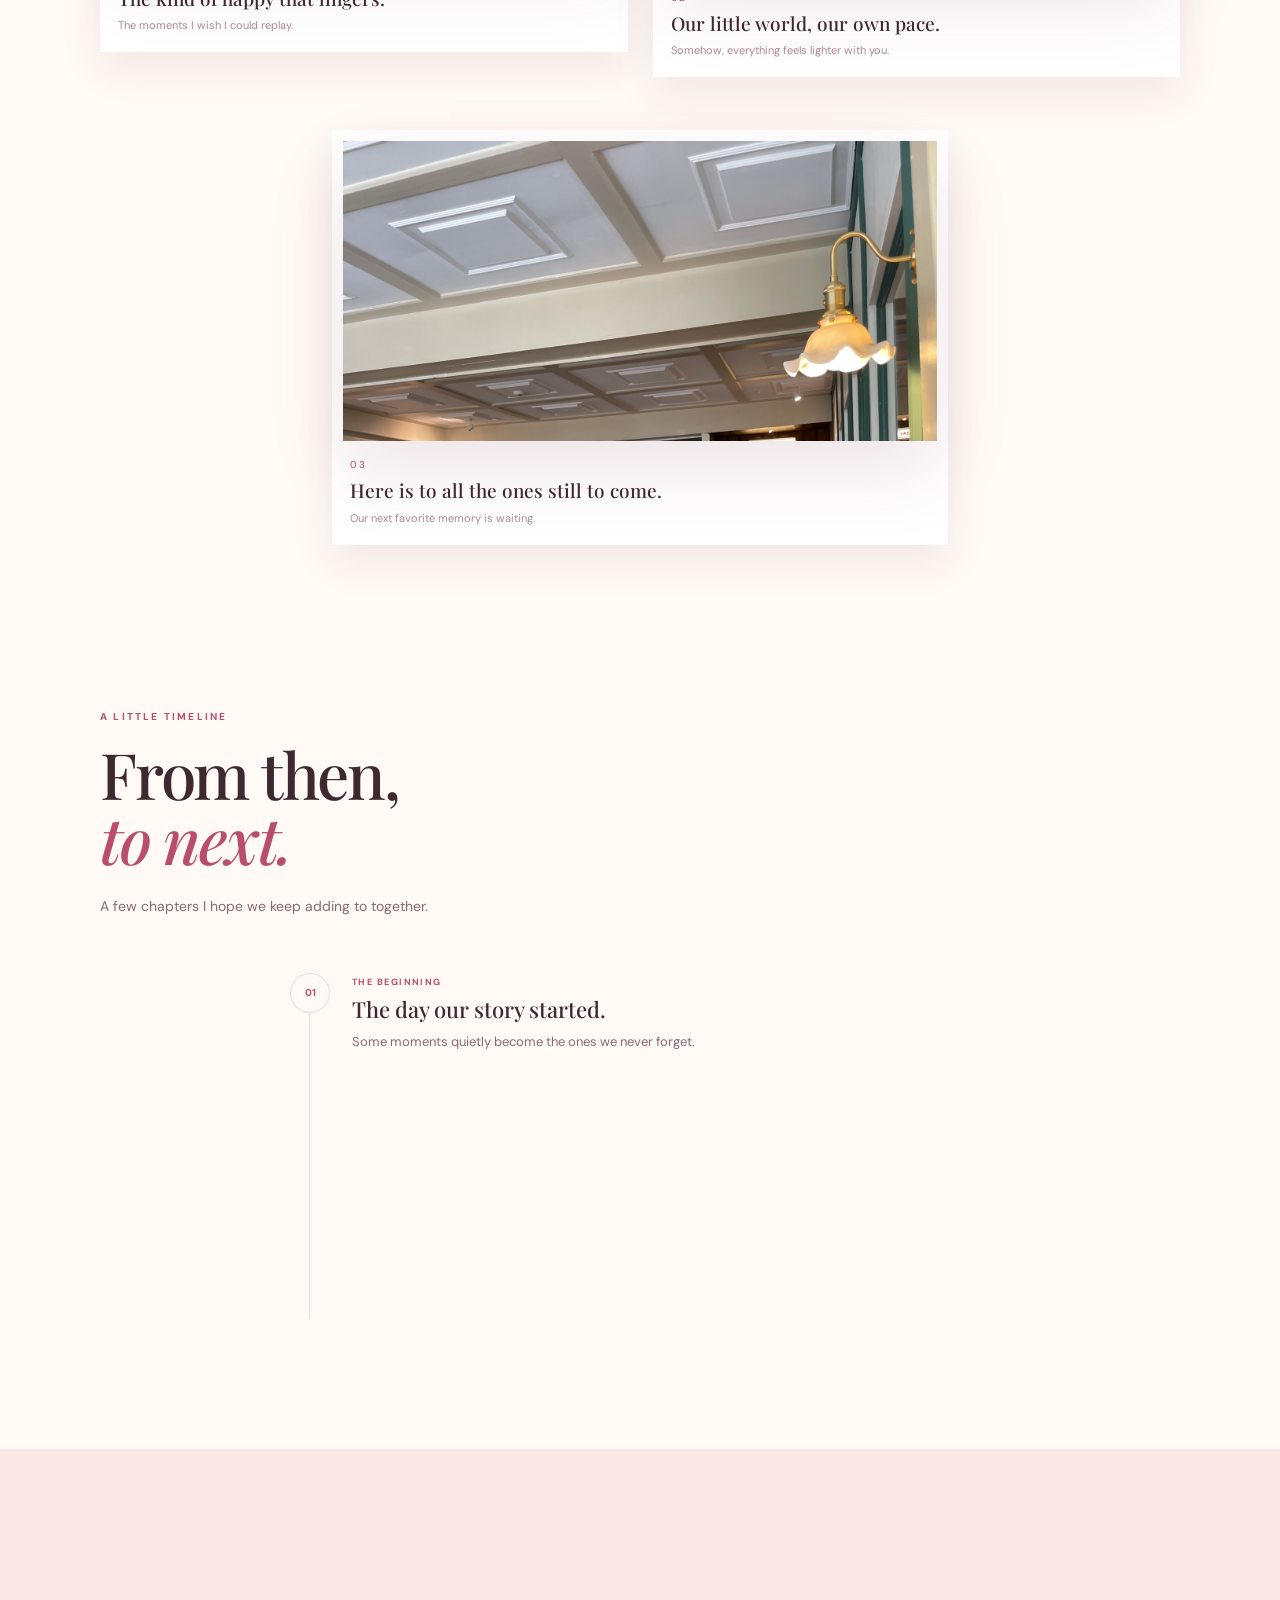
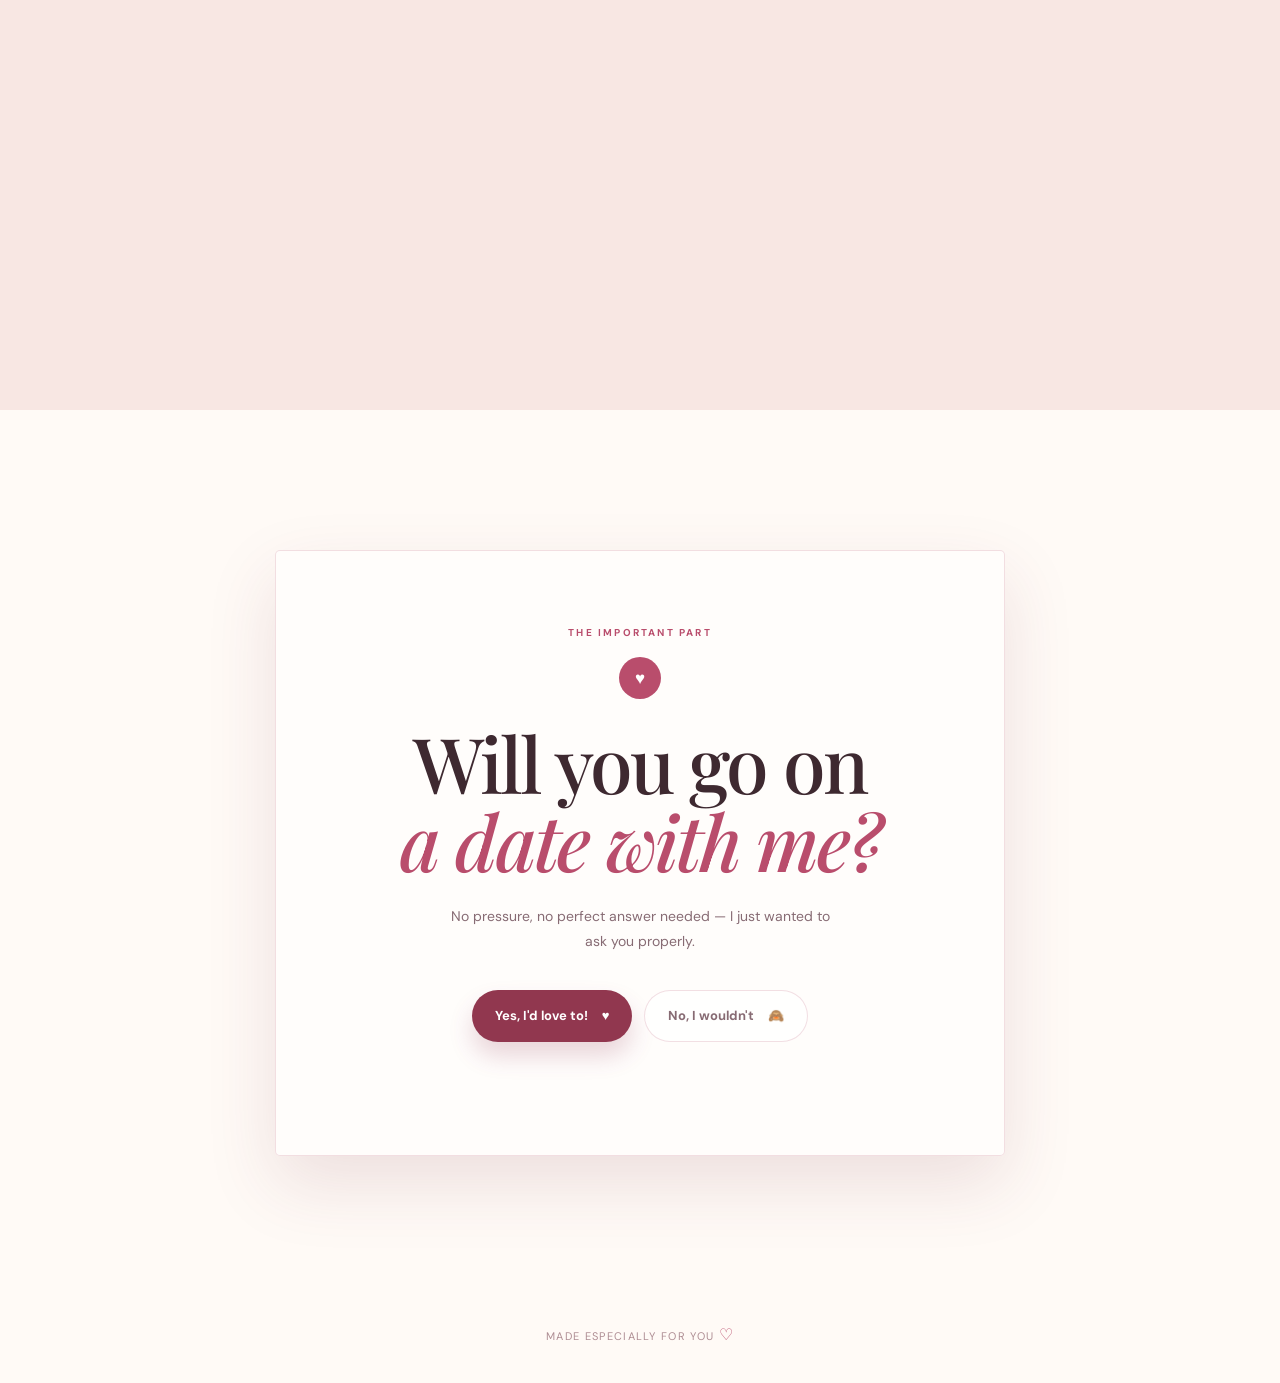
==== commit 906a7beb: "Polish scrapbook story and confirmation Co-authored-by: Copilot <223556219+Copilot@users.noreply.git" ====
--- a/Wabuu/index.html
+++ b/Wabuu/index.html
@@ -46,17 +46,31 @@
       <div class="memory-grid">
         <figure class="memory-card memory-card-tall reveal">
           <div class="memory-photo photo-placeholder"><img src="images/memory-01.jpg" alt="Replace with a favorite memory" data-fallback="memory"></div>
-          <figcaption><span>01</span><strong>The kind of happy that lingers.</strong><small>Add a caption about this memory</small></figcaption>
+          <figcaption><span>01</span><strong>The kind of happy that lingers.</strong><small>The moments I wish I could replay.</small></figcaption>
         </figure>
         <figure class="memory-card memory-card-offset reveal">
           <div class="memory-photo photo-placeholder"><img src="images/memory-02.jpg" alt="Replace with a favorite memory" data-fallback="memory"></div>
-          <figcaption><span>02</span><strong>Our little world, our own pace.</strong><small>Add a caption about this memory</small></figcaption>
+          <figcaption><span>02</span><strong>Our little world, our own pace.</strong><small>Somehow, everything feels lighter with you.</small></figcaption>
         </figure>
         <figure class="memory-card memory-card-wide reveal">
           <div class="memory-photo photo-placeholder"><img src="images/memory-03.jpg" alt="Replace with a favorite memory" data-fallback="memory"></div>
-          <figcaption><span>03</span><strong>Here is to all the ones still to come.</strong><small>Add a caption about this memory</small></figcaption>
+          <figcaption><span>03</span><strong>Here is to all the ones still to come.</strong><small>Our next favorite memory is waiting.</small></figcaption>
         </figure>
       </div>
+    </section>
+
+    <section class="timeline-section section-shell">
+      <div class="section-heading reveal">
+        <p class="kicker">A LITTLE TIMELINE</p>
+        <h2>From then,<br><em>to next.</em></h2>
+        <p>A few chapters I hope we keep adding to together.</p>
+      </div>
+      <ol class="memory-timeline">
+        <!-- Replace these sample moments with details from your own story. -->
+        <li class="timeline-item reveal"><span class="timeline-dot">01</span><div><small>the beginning</small><strong>The day our story started.</strong><p>Some moments quietly become the ones we never forget.</p></div></li>
+        <li class="timeline-item reveal"><span class="timeline-dot">02</span><div><small>the little things</small><strong>Every laugh, message, and ordinary day.</strong><p>Those are the pieces of you I keep close.</p></div></li>
+        <li class="timeline-item reveal"><span class="timeline-dot">03</span><div><small>what comes next</small><strong>Our next little adventure.</strong><p>A new memory, chosen by both of us.</p></div></li>
+      </ol>
     </section>
 
     <section class="letter-section" id="letter">
@@ -169,6 +183,11 @@
               <button class="button button-primary response-submit" type="submit">Send our date plan <span aria-hidden="true">♡</span></button>
               <p class="response-status" id="responseStatus" role="status" aria-live="polite"></p>
             </form>
+            <div class="final-confirmation hidden" id="finalConfirmation" aria-live="polite">
+              <span aria-hidden="true">✦</span>
+              <strong>Your little plan is on its way.</strong>
+              <p>I’m already looking forward to seeing you. ♡</p>
+            </div>
             <button class="text-button edit-choices hidden" id="editChoices" type="button">Edit my choices <span aria-hidden="true">↺</span></button>
           </div>
           <p class="closing-note">I can’t wait to see you smile. ♡</p>
--- a/Wabuu/style.css
+++ b/Wabuu/style.css
@@ -74,6 +74,14 @@
 .memory-card figcaption span { display: block; margin-bottom: 8px; color: var(--rose); font-size: 10px; letter-spacing: .13em; }
 .memory-card strong { display: block; font: 500 19px/1.25 "Playfair Display", Georgia, serif; }
 .memory-card small { display: block; margin-top: 8px; color: #ab8c93; font-size: 11px; }
+.timeline-section { padding: 35px 0 120px; }
+.memory-timeline { position: relative; max-width: 700px; margin: 0 auto; padding: 0; list-style: none; }
+.memory-timeline::before { content: ""; position: absolute; top: 10px; bottom: 10px; left: 19px; width: 1px; background: var(--line); }
+.timeline-item { position: relative; display: grid; grid-template-columns: 40px 1fr; gap: 22px; align-items: start; padding: 0 0 38px; }
+.timeline-dot { position: relative; z-index: 1; display: grid; width: 40px; height: 40px; place-items: center; border: 1px solid var(--line); border-radius: 50%; color: var(--rose); background: var(--cream); font-size: 10px; font-weight: 700; }
+.timeline-item small { display: block; margin: 3px 0 8px; color: var(--rose); font-size: 9px; font-weight: 700; letter-spacing: .16em; text-transform: uppercase; }
+.timeline-item strong { display: block; font: 500 22px/1.25 "Playfair Display", Georgia, serif; }
+.timeline-item p { max-width: 420px; margin: 8px 0 0; color: var(--muted); font-size: 13px; line-height: 1.7; }
 .letter-section { padding: 105px 0; background: #f8e7e3; }
 .letter-layout { display: grid; grid-template-columns: .8fr 1.2fr; align-items: center; gap: 8vw; }
 .letter-wrap { text-align: center; }
@@ -150,6 +158,10 @@
 .response-status { min-height: 20px; margin: 11px 0 0; color: var(--muted); font-size: 12px; line-height: 1.5; }
 .response-status.success { color: #39745b; }
 .response-status.error { color: var(--rose-deep); }
+.final-confirmation { margin-top: 20px; padding: 20px 14px; border: 1px solid var(--line); border-radius: 10px; background: #fffaf6; text-align: center; }
+.final-confirmation > span { color: var(--rose); font-size: 20px; }
+.final-confirmation strong { display: block; margin-top: 7px; color: var(--rose-deep); font: 500 20px "Playfair Display", Georgia, serif; }
+.final-confirmation p { margin: 6px 0 0; color: var(--muted); font-size: 12px; }
 .plan-row { display: flex; gap: 13px; padding: 12px 0; border-top: 1px solid var(--line); }
 .plan-row > span { color: var(--rose); }
 .plan-row small { display: block; margin-bottom: 3px; color: var(--rose); font-size: 9px; letter-spacing: .15em; text-transform: uppercase; }
@@ -175,6 +187,8 @@
   .memory-card-offset .memory-photo { height: 285px; }
   .memory-card-wide .memory-photo { height: 260px; }
   .memory-card strong { font-size: 16px; }
+  .timeline-section { padding: 10px 0 85px; }
+  .timeline-item strong { font-size: 19px; }
   .letter-section { padding: 78px 0 110px; }
   .letter-layout { display: block; }
   .letter-layout .section-heading { margin-bottom: 60px; }
